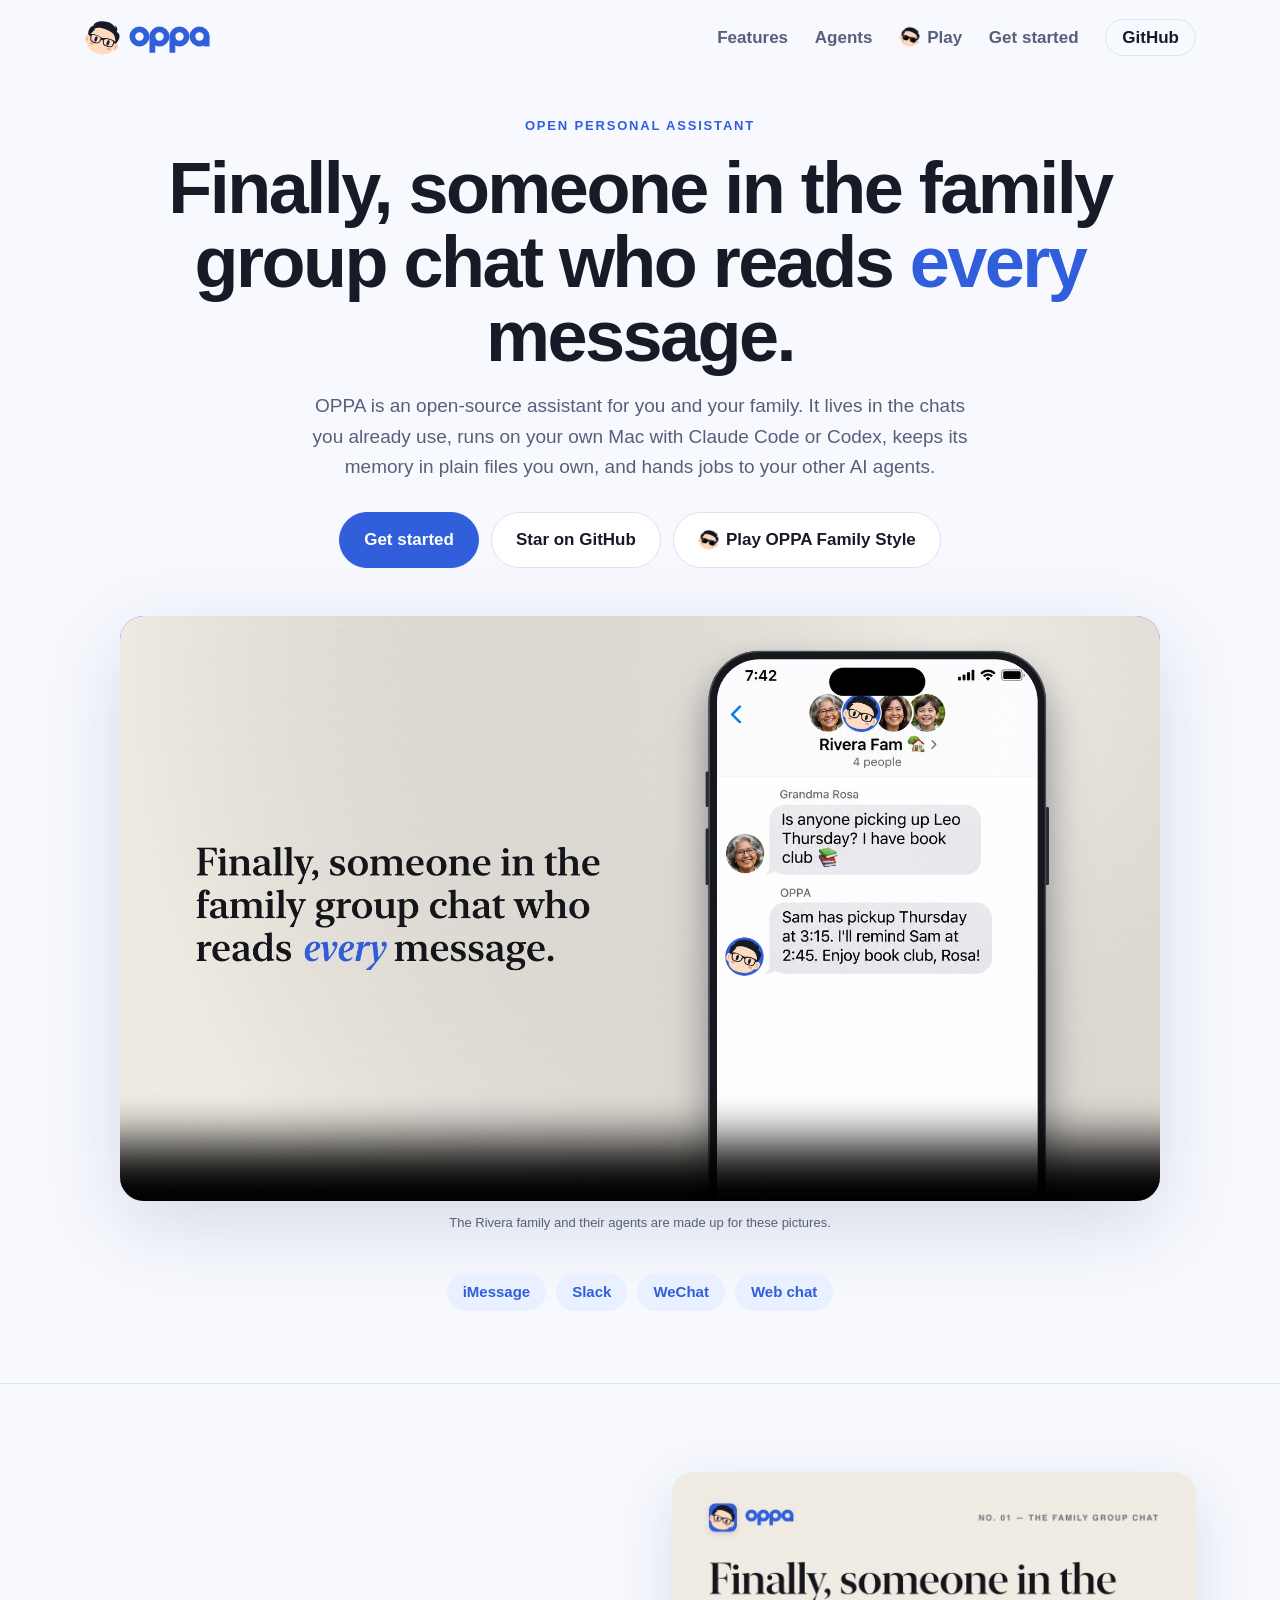
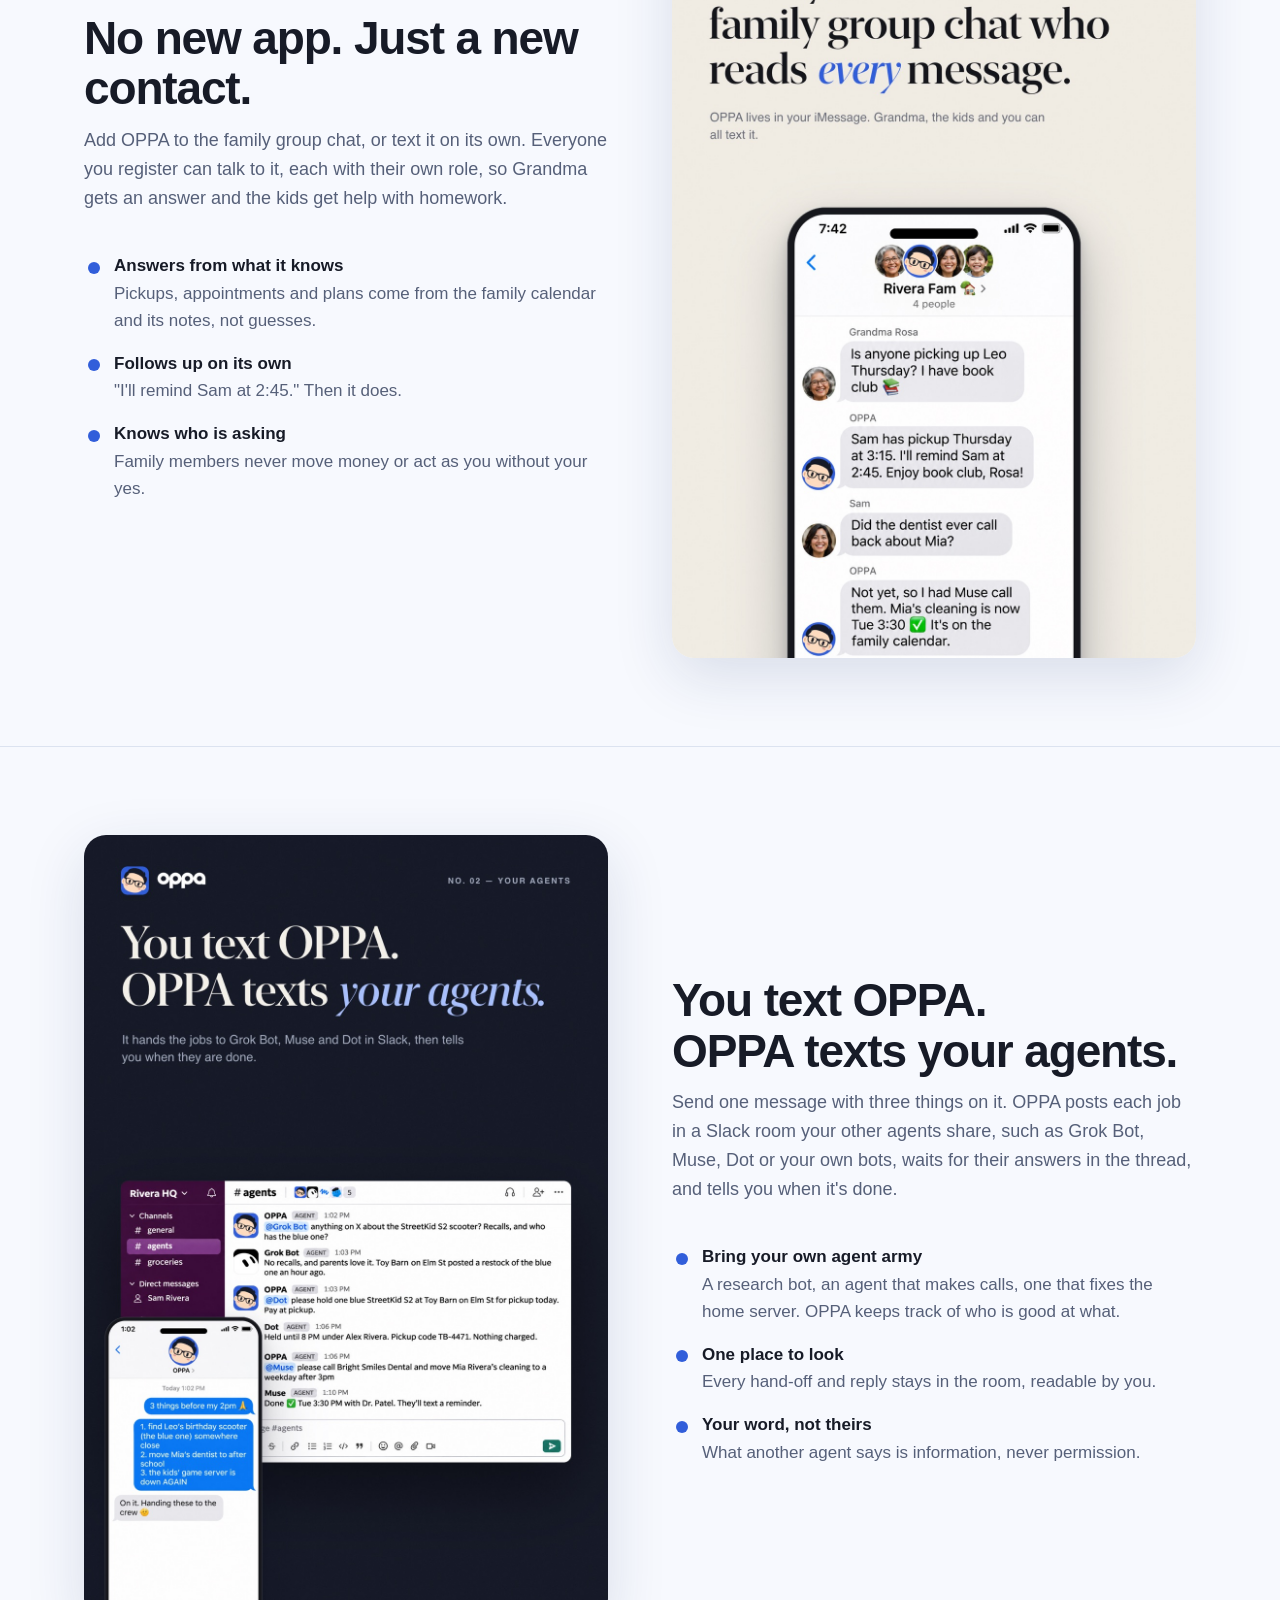
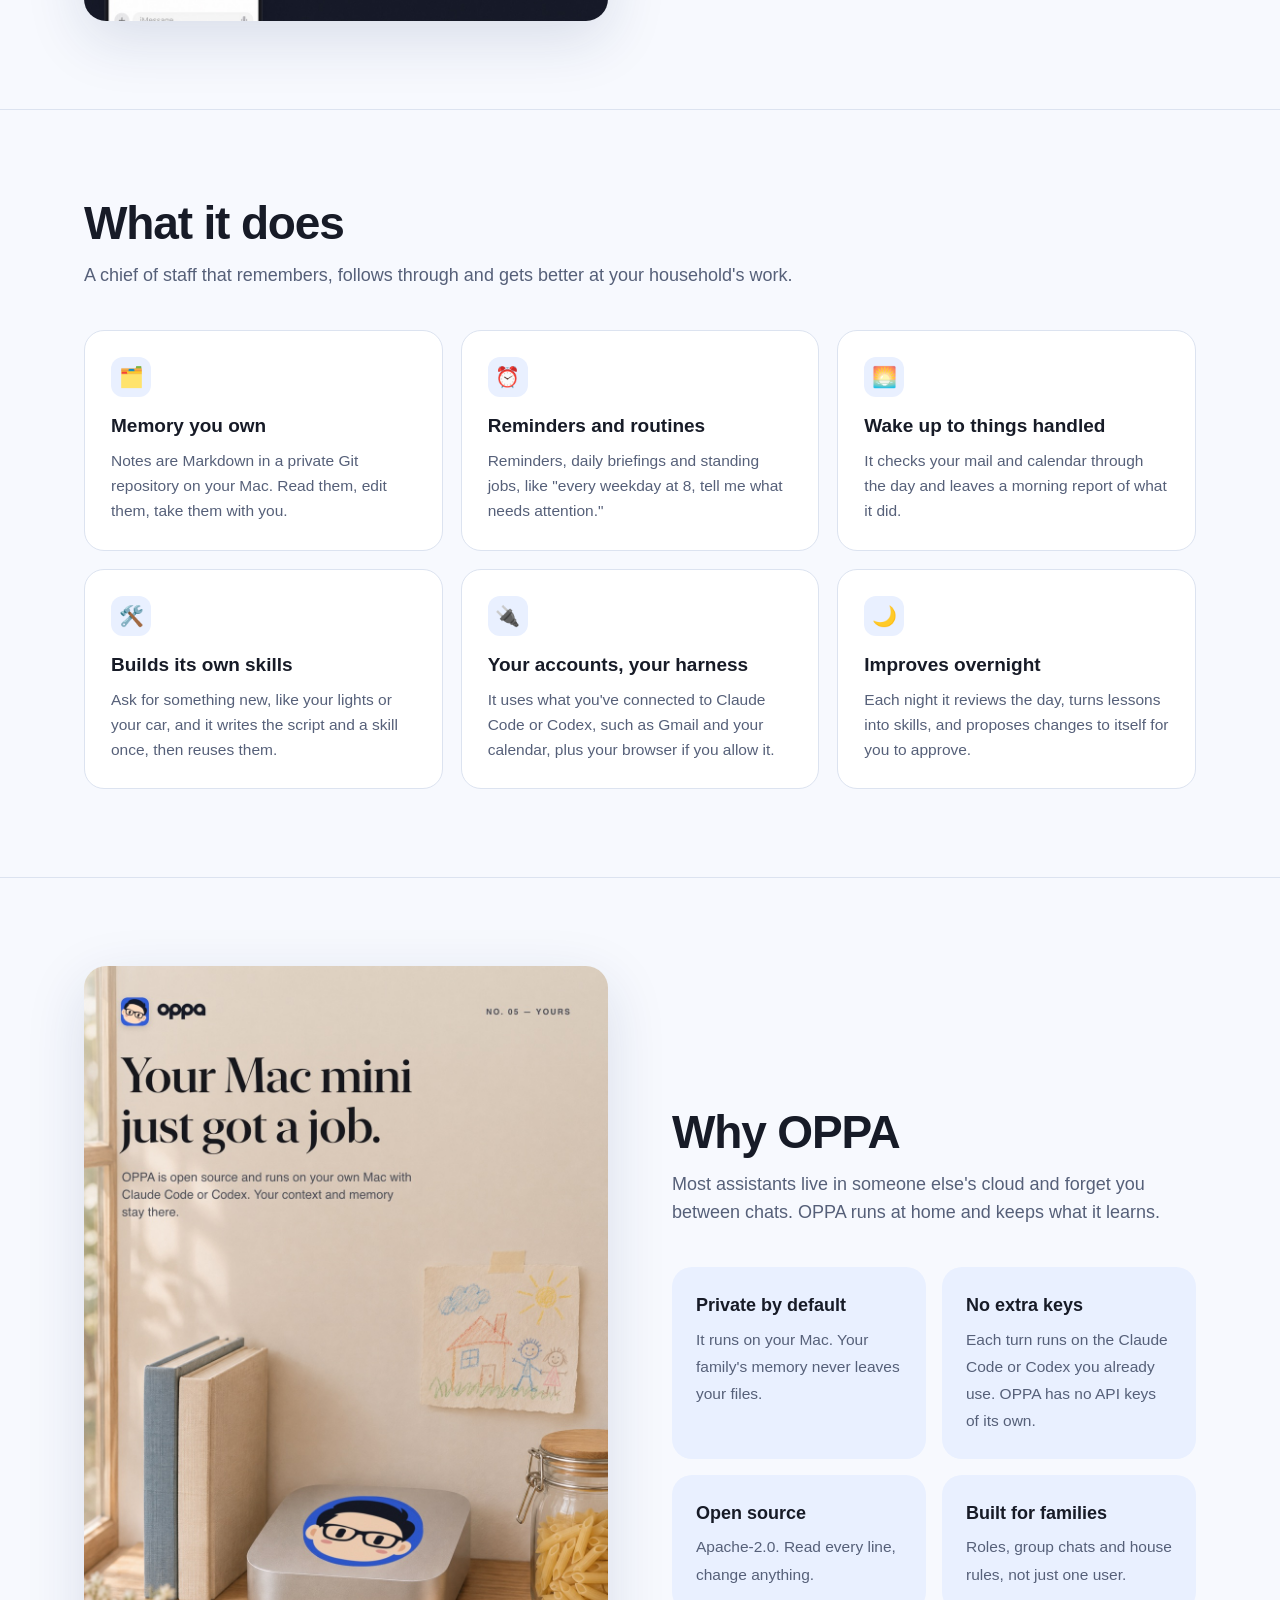
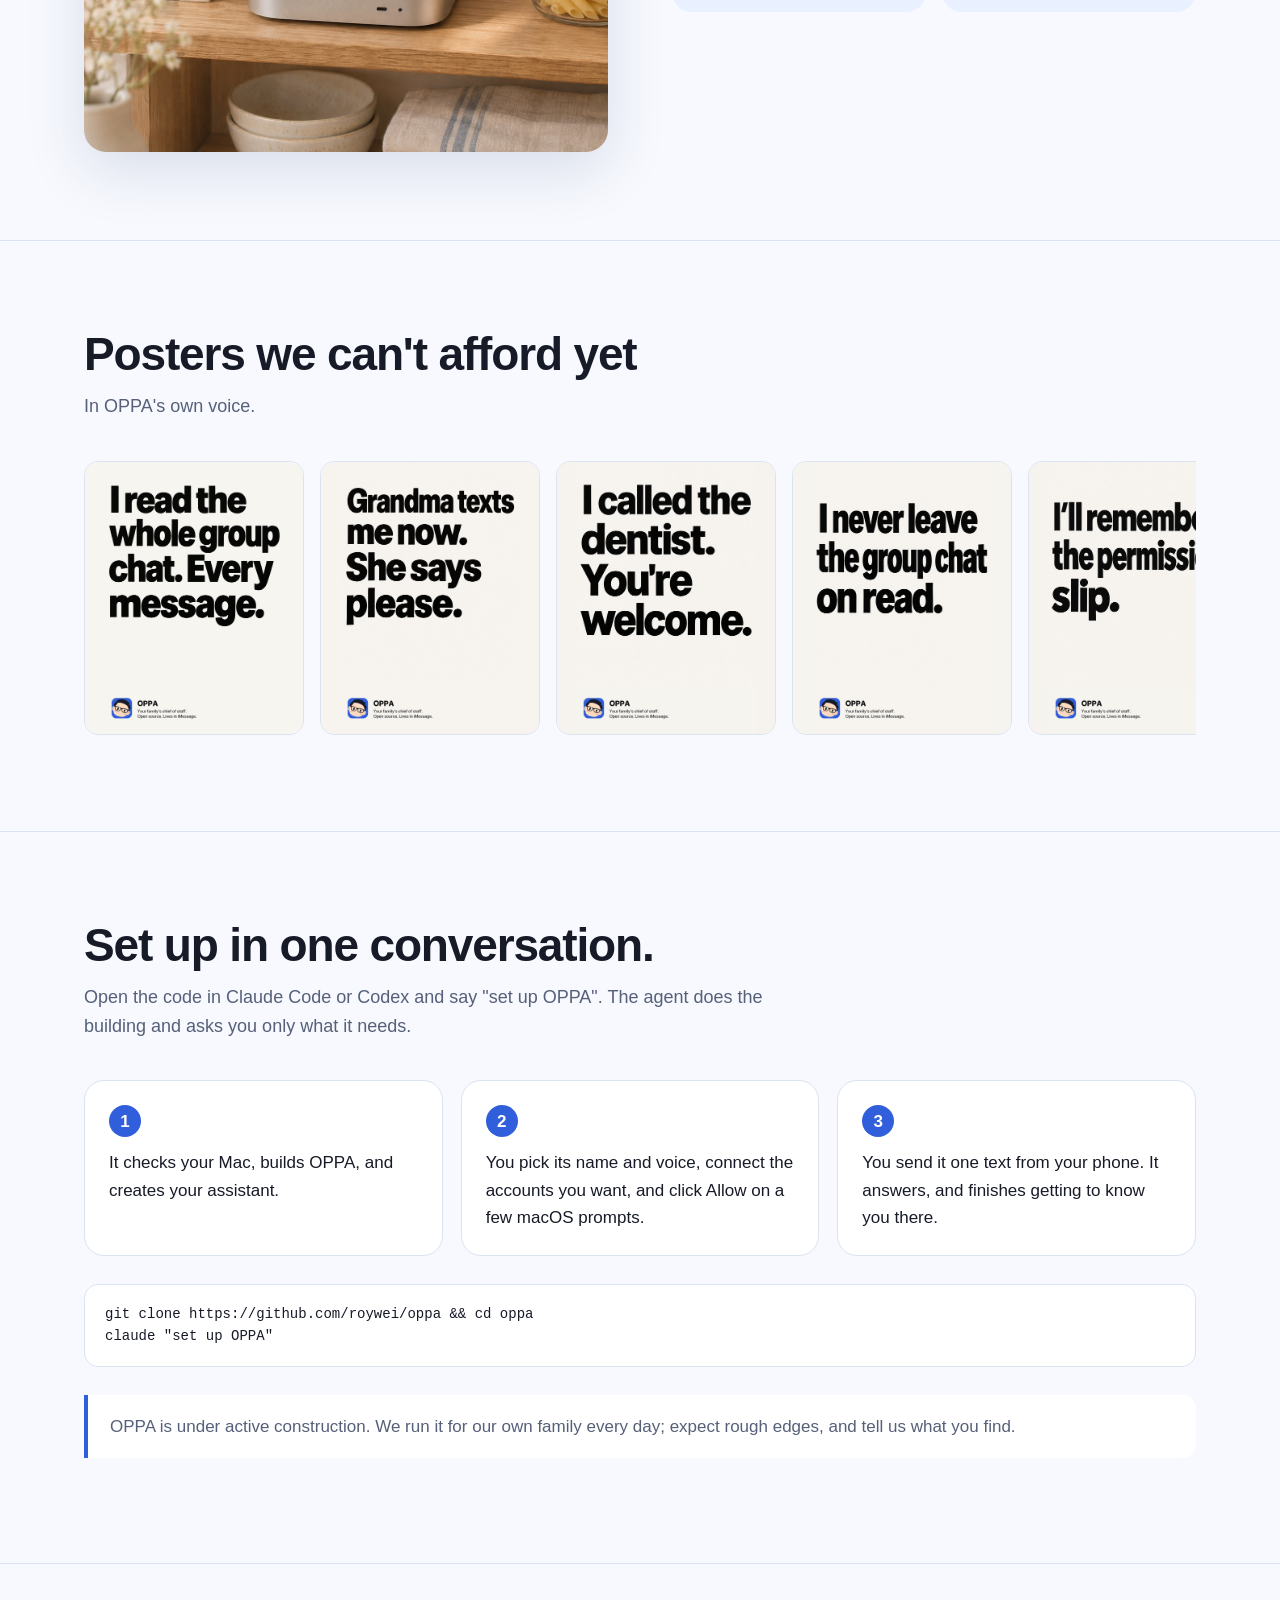
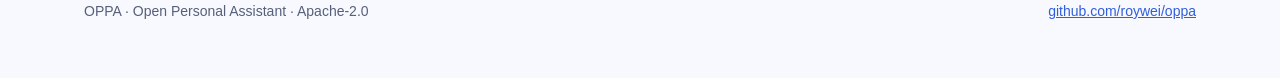
==== index.html @ af0b25fd "OPPA site: landing page, OPPA Family Style game, fun materials Co-Authored-By: Claude Opus 5.5 <nore" ====
<!doctype html>
<html lang="en">
<head>
<meta charset="utf-8">
<meta name="viewport" content="width=device-width, initial-scale=1">
<meta name="color-scheme" content="light dark">
<title>OPPA · Your family's chief of staff</title>
<meta name="description" content="OPPA is an open-source personal and family assistant. It lives in iMessage and Slack, runs on your own Mac with Claude Code or Codex, keeps memory in plain files, and hands jobs to your other agents.">
<meta property="og:title" content="OPPA · Your family's chief of staff">
<meta property="og:description" content="An open-source assistant that lives in your family group chat and runs on your own Mac.">
<meta property="og:image" content="https://roywei.github.io/oppa-site/media/og-1200x630.jpg">
<meta name="twitter:card" content="summary_large_image">
<link rel="icon" href="assets/oppa-icon.svg" type="image/svg+xml">
<link rel="stylesheet" href="assets/site.css">
</head>
<body>
<header class="wrap">
  <picture>
    <source srcset="assets/oppa-lockup-dark.svg" media="(prefers-color-scheme: dark)">
    <img src="assets/oppa-lockup-light.svg" alt="OPPA">
  </picture>
  <nav>
    <a href="#features">Features</a>
    <a href="#agents">Agents</a>
    <a class="play-link" href="play.html"><img class="ico-shades" src="assets/oppa-face-shades.png" alt="">Play</a>
    <a href="#start">Get started</a>
    <a class="star" href="https://github.com/roywei/oppa">GitHub</a>
  </nav>
</header>

<main>
  <div class="wrap hero">
    <div class="eyebrow">Open Personal Assistant</div>
    <h1>Finally, someone in the family group chat who reads <em>every</em> message.</h1>
    <p class="lede">OPPA is an open-source assistant for you and your family. It lives in the chats you already use, runs on your own Mac with Claude Code or Codex, keeps its memory in plain files you own, and hands jobs to your other AI agents.</p>
    <div class="cta">
      <a class="btn primary" href="#start">Get started</a>
      <a class="btn" href="https://github.com/roywei/oppa">Star on GitHub</a>
      <a class="btn" href="play.html"><img class="ico-shades" src="assets/oppa-face-shades.png" alt="">Play OPPA Family Style</a>
    </div>
    <div class="film">
      <video src="media/oppa-promo-wide.mp4" poster="media/oppa-promo-wide-still.jpg" autoplay muted loop playsinline controls preload="metadata" aria-label="OPPA answering a family group chat and handing jobs to other agents in Slack"></video>
    </div>
    <p class="note">The Rivera family and their agents are made up for these pictures.</p>
    <ul class="chips" aria-label="Where OPPA lives">
      <li>iMessage</li><li>Slack</li><li>WeChat</li><li>Web chat</li>
    </ul>
  </div>

  <section>
    <div class="wrap story">
      <div>
        <h2>No new app. Just a new contact.</h2>
        <p class="section-lede">Add OPPA to the family group chat, or text it on its own. Everyone you register can talk to it, each with their own role, so Grandma gets an answer and the kids get help with homework.</p>
        <ul>
          <li><b>Answers from what it knows</b><span>Pickups, appointments and plans come from the family calendar and its notes, not guesses.</span></li>
          <li><b>Follows up on its own</b><span>"I'll remind Sam at 2:45." Then it does.</span></li>
          <li><b>Knows who is asking</b><span>Family members never move money or act as you without your yes.</span></li>
        </ul>
      </div>
      <img src="media/01-groupchat.jpg" alt="An iPhone shows a family group chat. OPPA answers Grandma Rosa about pickup and says Muse moved Mia's dentist cleaning. Headline: Finally, someone in the family group chat who reads every message." loading="lazy">
    </div>
  </section>

  <section id="agents">
    <div class="wrap story flip">
      <div>
        <h2>You text OPPA.<br>OPPA texts your agents.</h2>
        <p class="section-lede">Send one message with three things on it. OPPA posts each job in a Slack room your other agents share, such as Grok Bot, Muse, Dot or your own bots, waits for their answers in the thread, and tells you when it's done.</p>
        <ul>
          <li><b>Bring your own agent army</b><span>A research bot, an agent that makes calls, one that fixes the home server. OPPA keeps track of who is good at what.</span></li>
          <li><b>One place to look</b><span>Every hand-off and reply stays in the room, readable by you.</span></li>
          <li><b>Your word, not theirs</b><span>What another agent says is information, never permission.</span></li>
        </ul>
      </div>
      <img src="media/02-delegate.jpg" alt="A Slack room where OPPA asks Grok Bot, Dot and Muse for help, with the iMessage request on a phone in front. Headline: You text OPPA. OPPA texts your agents." loading="lazy">
    </div>
  </section>

  <section id="features">
    <div class="wrap">
      <h2>What it does</h2>
      <p class="section-lede">A chief of staff that remembers, follows through and gets better at your household's work.</p>
      <div class="grid">
        <div class="card"><div class="ico">🗂️</div><h3>Memory you own</h3><p>Notes are Markdown in a private Git repository on your Mac. Read them, edit them, take them with you.</p></div>
        <div class="card"><div class="ico">⏰</div><h3>Reminders and routines</h3><p>Reminders, daily briefings and standing jobs, like "every weekday at 8, tell me what needs attention."</p></div>
        <div class="card"><div class="ico">🌅</div><h3>Wake up to things handled</h3><p>It checks your mail and calendar through the day and leaves a morning report of what it did.</p></div>
        <div class="card"><div class="ico">🛠️</div><h3>Builds its own skills</h3><p>Ask for something new, like your lights or your car, and it writes the script and a skill once, then reuses them.</p></div>
        <div class="card"><div class="ico">🔌</div><h3>Your accounts, your harness</h3><p>It uses what you've connected to Claude Code or Codex, such as Gmail and your calendar, plus your browser if you allow it.</p></div>
        <div class="card"><div class="ico">🌙</div><h3>Improves overnight</h3><p>Each night it reviews the day, turns lessons into skills, and proposes changes to itself for you to approve.</p></div>
      </div>
    </div>
  </section>

  <section>
    <div class="wrap story flip">
      <div>
        <h2>Why OPPA</h2>
        <p class="section-lede">Most assistants live in someone else's cloud and forget you between chats. OPPA runs at home and keeps what it learns.</p>
        <div class="why">
          <div><b>Private by default</b><span>It runs on your Mac. Your family's memory never leaves your files.</span></div>
          <div><b>No extra keys</b><span>Each turn runs on the Claude Code or Codex you already use. OPPA has no API keys of its own.</span></div>
          <div><b>Open source</b><span>Apache-2.0. Read every line, change anything.</span></div>
          <div><b>Built for families</b><span>Roles, group chats and house rules, not just one user.</span></div>
        </div>
      </div>
      <img src="media/05-macmini.jpg" alt="A small silver desktop computer with an OPPA face sticker on a kitchen shelf. Headline: Your Mac mini just got a job." loading="lazy">
    </div>
  </section>

  <section>
    <div class="wrap">
      <h2>Posters we can't afford yet</h2>
      <p class="section-lede">In OPPA's own voice.</p>
      <div class="posters">
        <img src="media/ooh-readsall-1080x1350.jpg" alt="Poster in OPPA's voice" loading="lazy">
        <img src="media/ooh-grandma-1080x1350.jpg" alt="Poster in OPPA's voice" loading="lazy">
        <img src="media/ooh-dentist-1080x1350.jpg" alt="Poster in OPPA's voice" loading="lazy">
        <img src="media/ooh-onread-1080x1350.jpg" alt="Poster in OPPA's voice" loading="lazy">
        <img src="media/ooh-permission-1080x1350.jpg" alt="Poster in OPPA's voice" loading="lazy">
        <img src="media/ooh-memory-1080x1350.jpg" alt="Poster in OPPA's voice" loading="lazy">
      </div>
    </div>
  </section>

  <section id="start">
    <div class="wrap">
      <h2>Set up in one conversation.</h2>
      <p class="section-lede">Open the code in Claude Code or Codex and say "set up OPPA". The agent does the building and asks you only what it needs.</p>
      <ol class="steps">
        <li>It checks your Mac, builds OPPA, and creates your assistant.</li>
        <li>You pick its name and voice, connect the accounts you want, and click Allow on a few macOS prompts.</li>
        <li>You send it one text from your phone. It answers, and finishes getting to know you there.</li>
      </ol>
      <pre>git clone https://github.com/roywei/oppa &amp;&amp; cd oppa
claude "set up OPPA"</pre>
      <p class="status">OPPA is under active construction. We run it for our own family every day; expect rough edges, and tell us what you find.</p>
    </div>
  </section>
</main>

<footer>
  <div class="wrap"><span>OPPA · Open Personal Assistant · Apache-2.0</span><a href="https://github.com/roywei/oppa">github.com/roywei/oppa</a></div>
</footer>
</body>
</html>
---- assets/site.css ----
:root {
  color-scheme: light dark;
  --bg: #f7f9fe;
  --surface: #ffffff;
  --surface-2: #eff3fc;
  --border: #dce3f0;
  --text: #171b27;
  --muted: #566079;
  --accent: #315eda;
  --accent-soft: #e9f0ff;
  --on-accent: #ffffff;
  --cobalt: #2a4fd6;
  --font: -apple-system, BlinkMacSystemFont, "Segoe UI", sans-serif;
  --mono: ui-monospace, "SF Mono", Menlo, Consolas, monospace;
}
@media (prefers-color-scheme: dark) {
  :root:not([data-theme="light"]) {
    --bg: #111827;
    --surface: #192235;
    --surface-2: #202c42;
    --border: #35425a;
    --text: #f6f8ff;
    --muted: #b5c1d8;
    --accent: #a9c0ff;
    --accent-soft: #1f2f57;
    --on-accent: #111827;
  }
}
* { box-sizing: border-box; }
html { scroll-behavior: smooth; }
body { margin: 0; background: var(--bg); color: var(--text); font: 17px/1.6 var(--font); -webkit-font-smoothing: antialiased; }
a { color: var(--accent); }
img, video { display: block; max-width: 100%; }
.wrap { max-width: 1160px; margin: 0 auto; padding: 0 24px; }
header.wrap { display: flex; align-items: center; justify-content: space-between; height: 76px; }
header img { height: 38px; }
nav a { margin-left: 22px; color: var(--muted); font-weight: 560; text-decoration: none; }
nav a:hover { color: var(--text); }
nav a.star { padding: 8px 16px; border: 1px solid var(--border); border-radius: 999px; color: var(--text); }

.hero { padding: 40px 0 72px; text-align: center; }
.eyebrow { color: var(--accent); font-size: 13px; font-weight: 700; letter-spacing: .14em; text-transform: uppercase; }
h1 { max-width: 15em; margin: 14px auto 18px; font-size: clamp(38px, 6vw, 72px); line-height: 1.03; letter-spacing: -.035em; }
h1 em { font-style: normal; color: var(--accent); }
.lede { max-width: 36em; margin: 0 auto 30px; color: var(--muted); font-size: 19px; }
.cta { display: flex; flex-wrap: wrap; justify-content: center; gap: 12px; }
.btn { display: inline-flex; align-items: center; padding: 13px 24px; border: 1px solid var(--border); border-radius: 999px; background: var(--surface); color: var(--text); font-weight: 650; text-decoration: none; }
.btn.primary { border-color: var(--accent); background: var(--accent); color: var(--on-accent); }
.film { margin: 48px auto 0; max-width: 1040px; border-radius: 24px; overflow: hidden; box-shadow: 0 24px 80px #182f6526; background: var(--cobalt); aspect-ratio: 16 / 9; }
.film video { width: 100%; height: 100%; object-fit: cover; }
.note { margin-top: 12px; color: var(--muted); font-size: 13px; }

.chips { display: flex; flex-wrap: wrap; justify-content: center; gap: 10px; margin: 40px 0 0; padding: 0; list-style: none; }
.chips li { padding: 7px 16px; border-radius: 999px; background: var(--accent-soft); color: var(--accent); font-size: 15px; font-weight: 650; }

section { padding: 88px 0; border-top: 1px solid var(--border); }
h2 { margin: 0 0 12px; font-size: clamp(30px, 3.8vw, 46px); line-height: 1.1; letter-spacing: -.025em; }
.section-lede { max-width: 40em; margin: 0 0 40px; color: var(--muted); font-size: 18px; }

.story > *, .grid > *, .why > * { min-width: 0; }
.story { display: grid; grid-template-columns: 1fr 1fr; gap: 64px; align-items: center; }
.story.flip > :first-child { order: 2; }
.story img { width: 100%; border-radius: 22px; box-shadow: 0 18px 60px #182f6522; }
.story ul { margin: 0; padding: 0; list-style: none; }
.story li { position: relative; margin: 0 0 16px; padding-left: 30px; }
.story li::before { content: ""; position: absolute; left: 4px; top: .55em; width: 12px; height: 12px; border-radius: 50%; background: var(--accent); }
.story li b { display: block; }
.story li span { color: var(--muted); }

.grid { display: grid; grid-template-columns: repeat(3, 1fr); gap: 18px; }
.card { padding: 26px; background: var(--surface); border: 1px solid var(--border); border-radius: 20px; }
.card h3 { margin: 0 0 8px; font-size: 19px; }
.card p { margin: 0; color: var(--muted); font-size: 15.5px; }
.card .ico { display: grid; place-items: center; width: 40px; height: 40px; margin-bottom: 14px; border-radius: 12px; background: var(--accent-soft); font-size: 20px; }

.why { display: grid; grid-template-columns: 1fr 1fr; gap: 16px; }
.why div { padding: 24px; border-radius: 20px; background: var(--accent-soft); }
.why b { display: block; margin-bottom: 6px; font-size: 18px; }
.why span { color: var(--muted); font-size: 15.5px; }

.posters { display: grid; grid-auto-flow: column; grid-auto-columns: minmax(220px, 1fr); gap: 16px; overflow-x: auto; padding-bottom: 8px; scroll-snap-type: x mandatory; }
.posters img { width: 100%; border-radius: 14px; scroll-snap-align: start; border: 1px solid var(--border); }

ol.steps { display: grid; grid-template-columns: repeat(3, 1fr); gap: 18px; margin: 0; padding: 0; list-style: none; counter-reset: step; }
ol.steps li { padding: 24px; background: var(--surface); border: 1px solid var(--border); border-radius: 20px; counter-increment: step; }
ol.steps li::before { content: counter(step); display: grid; place-items: center; width: 32px; height: 32px; margin-bottom: 12px; border-radius: 50%; background: var(--accent); color: var(--on-accent); font-weight: 700; }
pre { overflow-x: auto; margin: 28px 0 0; padding: 18px 20px; background: var(--surface); border: 1px solid var(--border); border-radius: 14px; font: 14px/1.6 var(--mono); }
.status { margin-top: 28px; padding: 18px 22px; border-left: 4px solid var(--accent); background: var(--surface); border-radius: 0 14px 14px 0; color: var(--muted); }

footer { padding: 36px 0 56px; border-top: 1px solid var(--border); color: var(--muted); font-size: 14px; }
footer .wrap { display: flex; flex-wrap: wrap; align-items: center; justify-content: space-between; gap: 12px; }

@media (max-width: 900px) {
  .story, .grid, ol.steps { grid-template-columns: 1fr; gap: 28px; }
  .story.flip > :first-child { order: 0; }
  nav a:not(.star) { display: none; }
  .wrap { padding: 0 16px; }
  section { padding: 64px 0; }
}
@media (max-width: 520px) { .why { grid-template-columns: 1fr; } }

.ico-shades { display: inline-block; width: 22px; height: 22px; margin-right: 6px; vertical-align: -5px; }
.play-link { white-space: nowrap; }
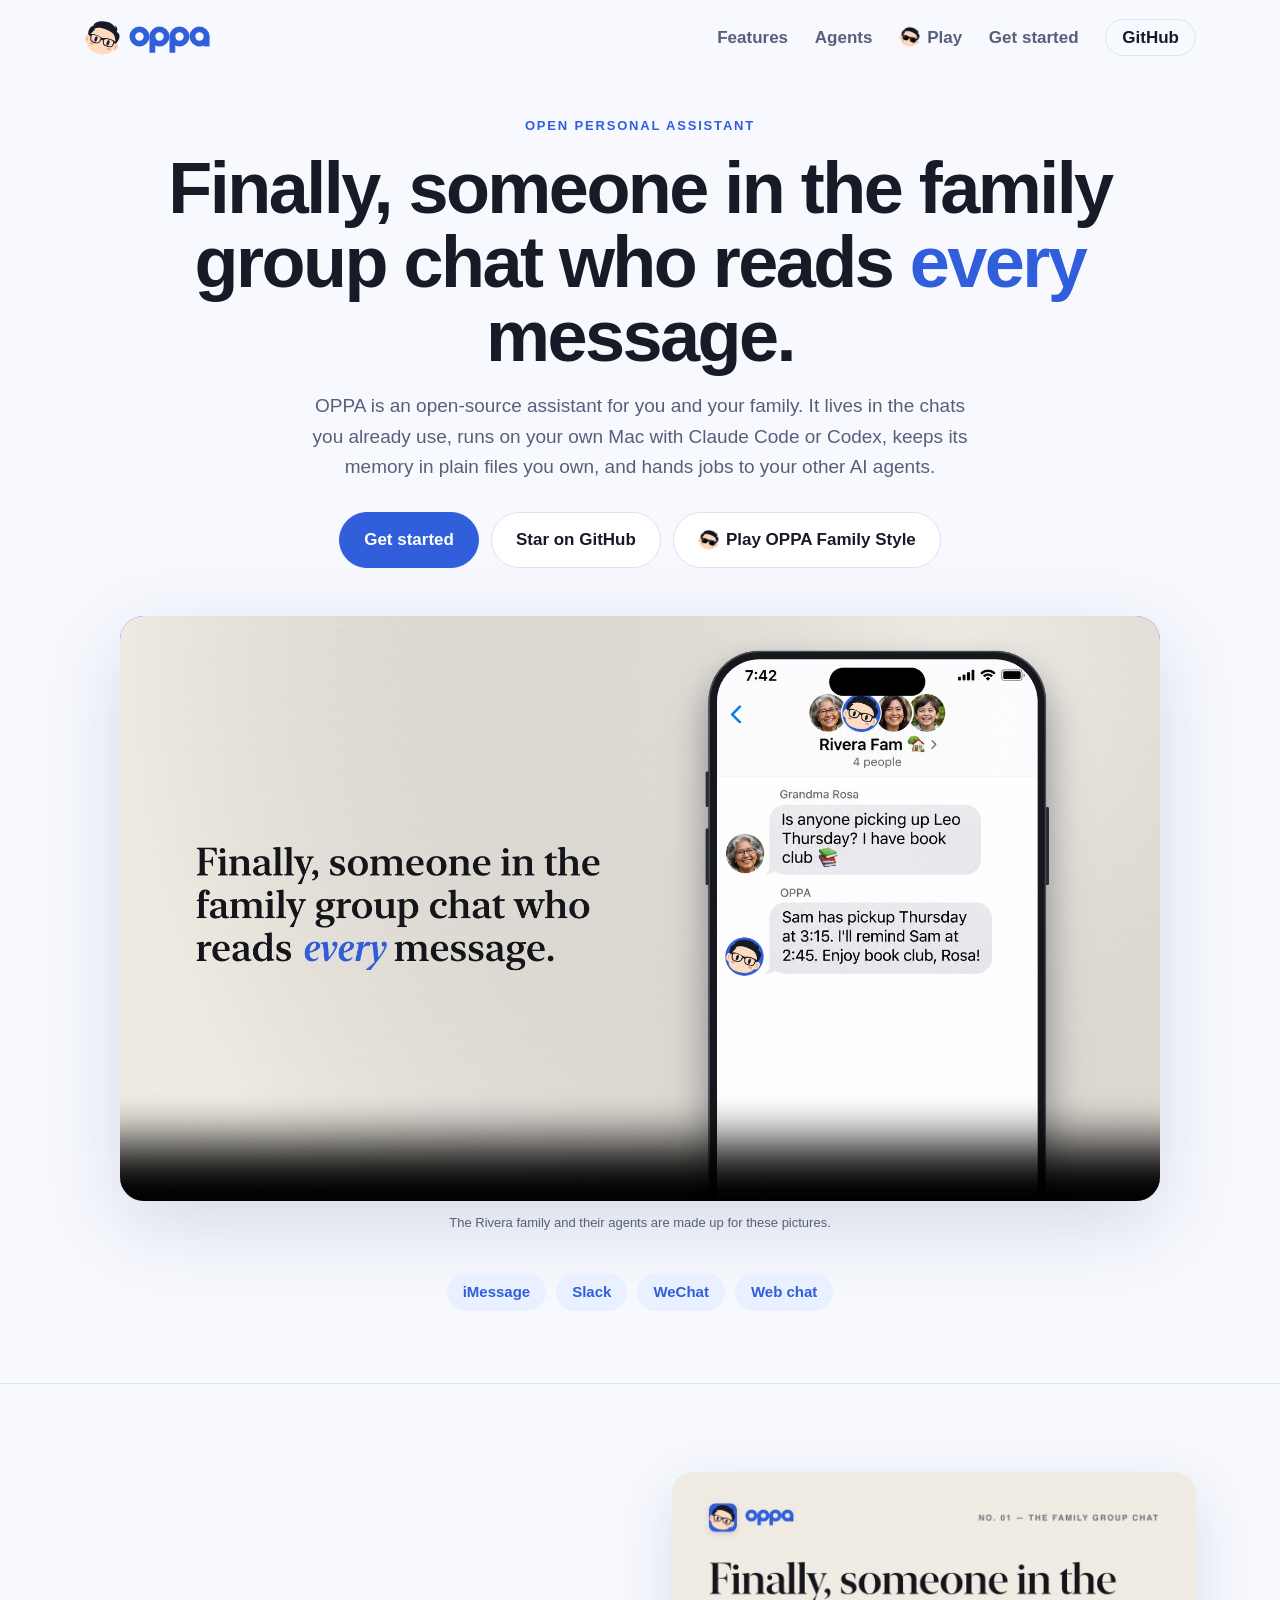
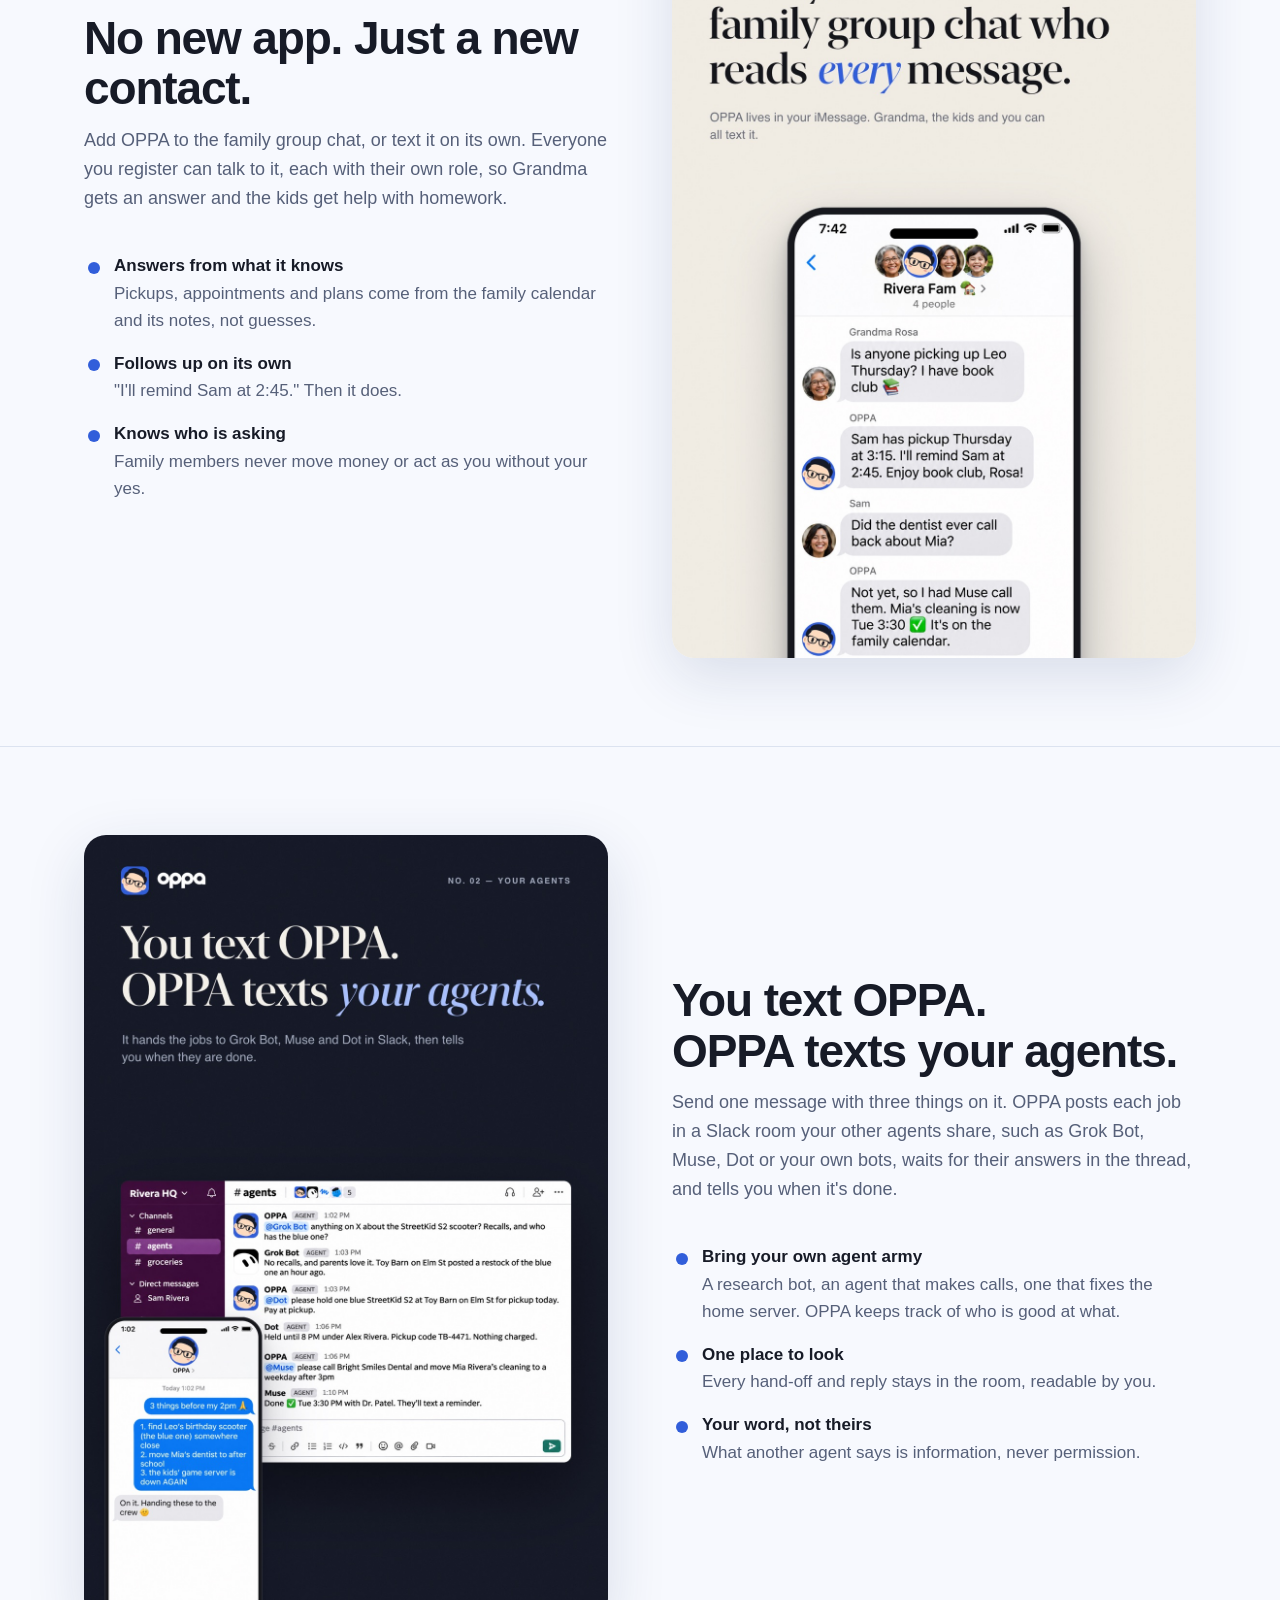
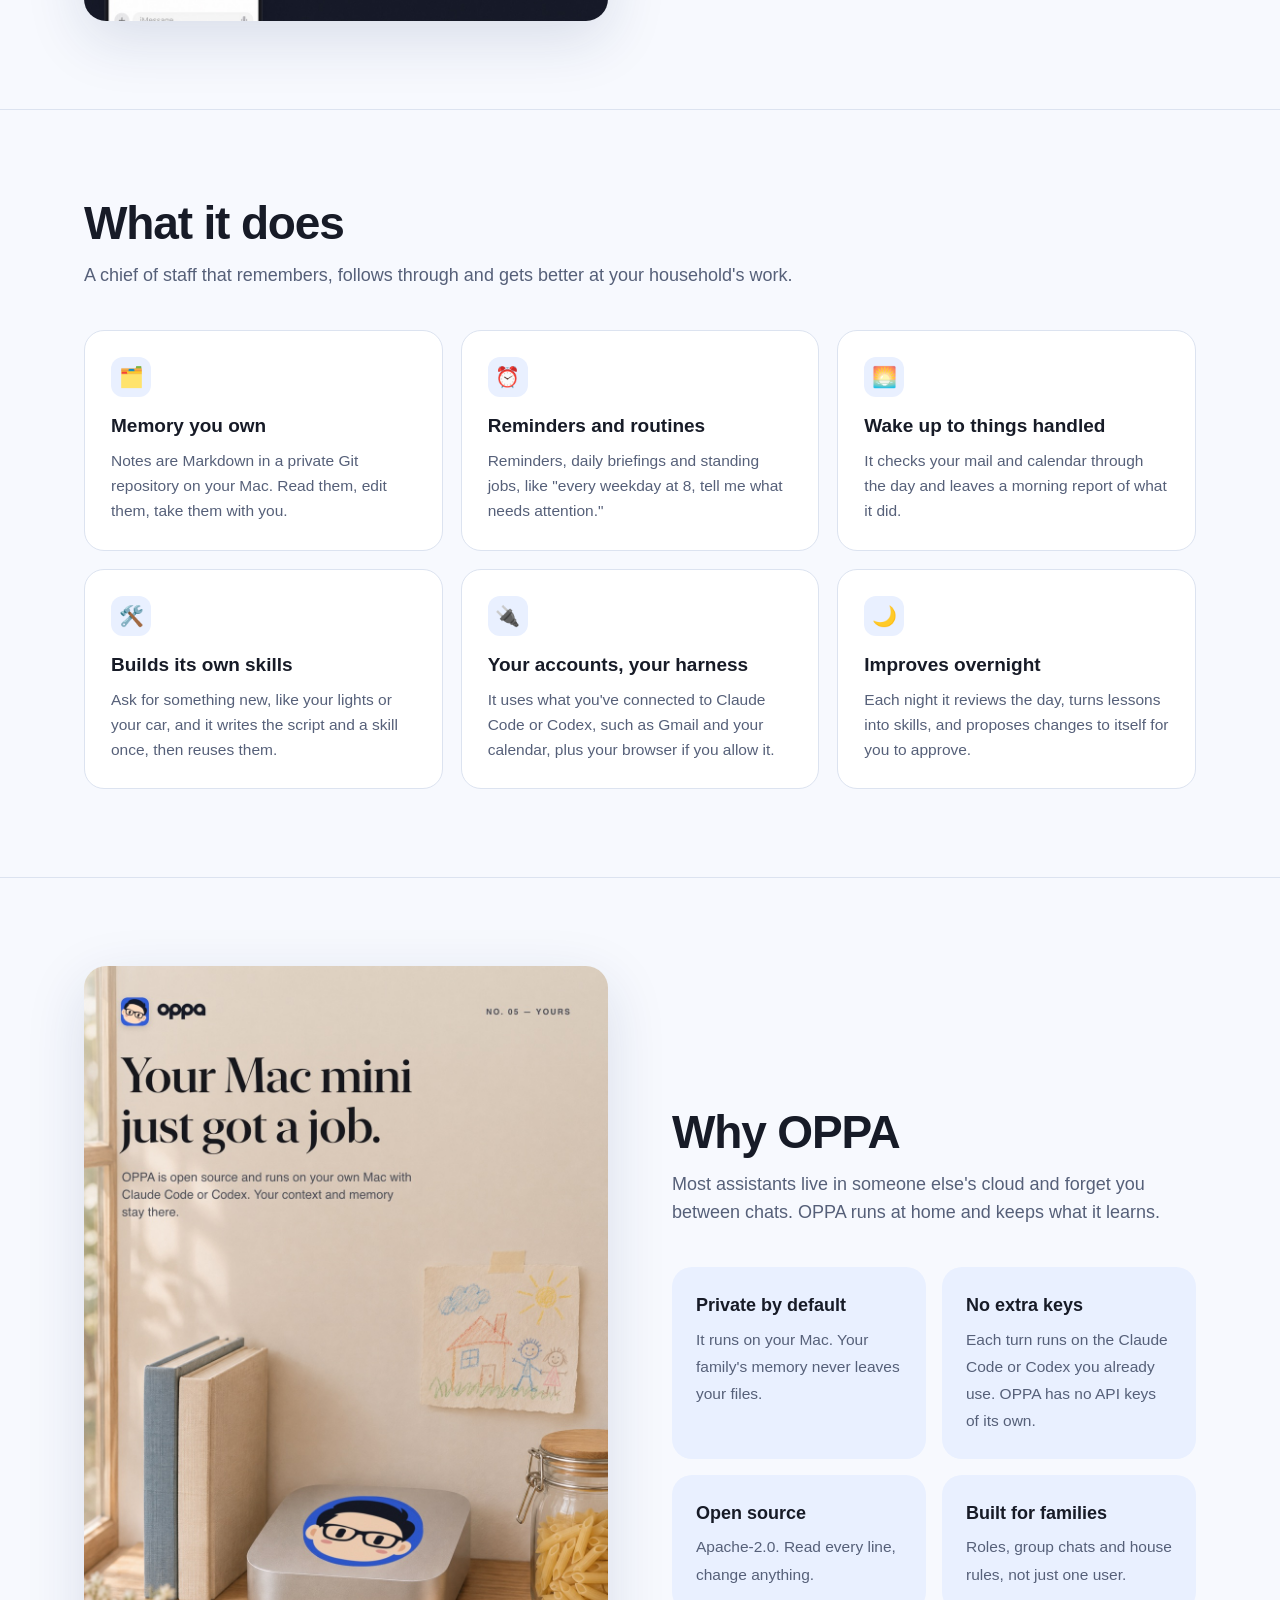
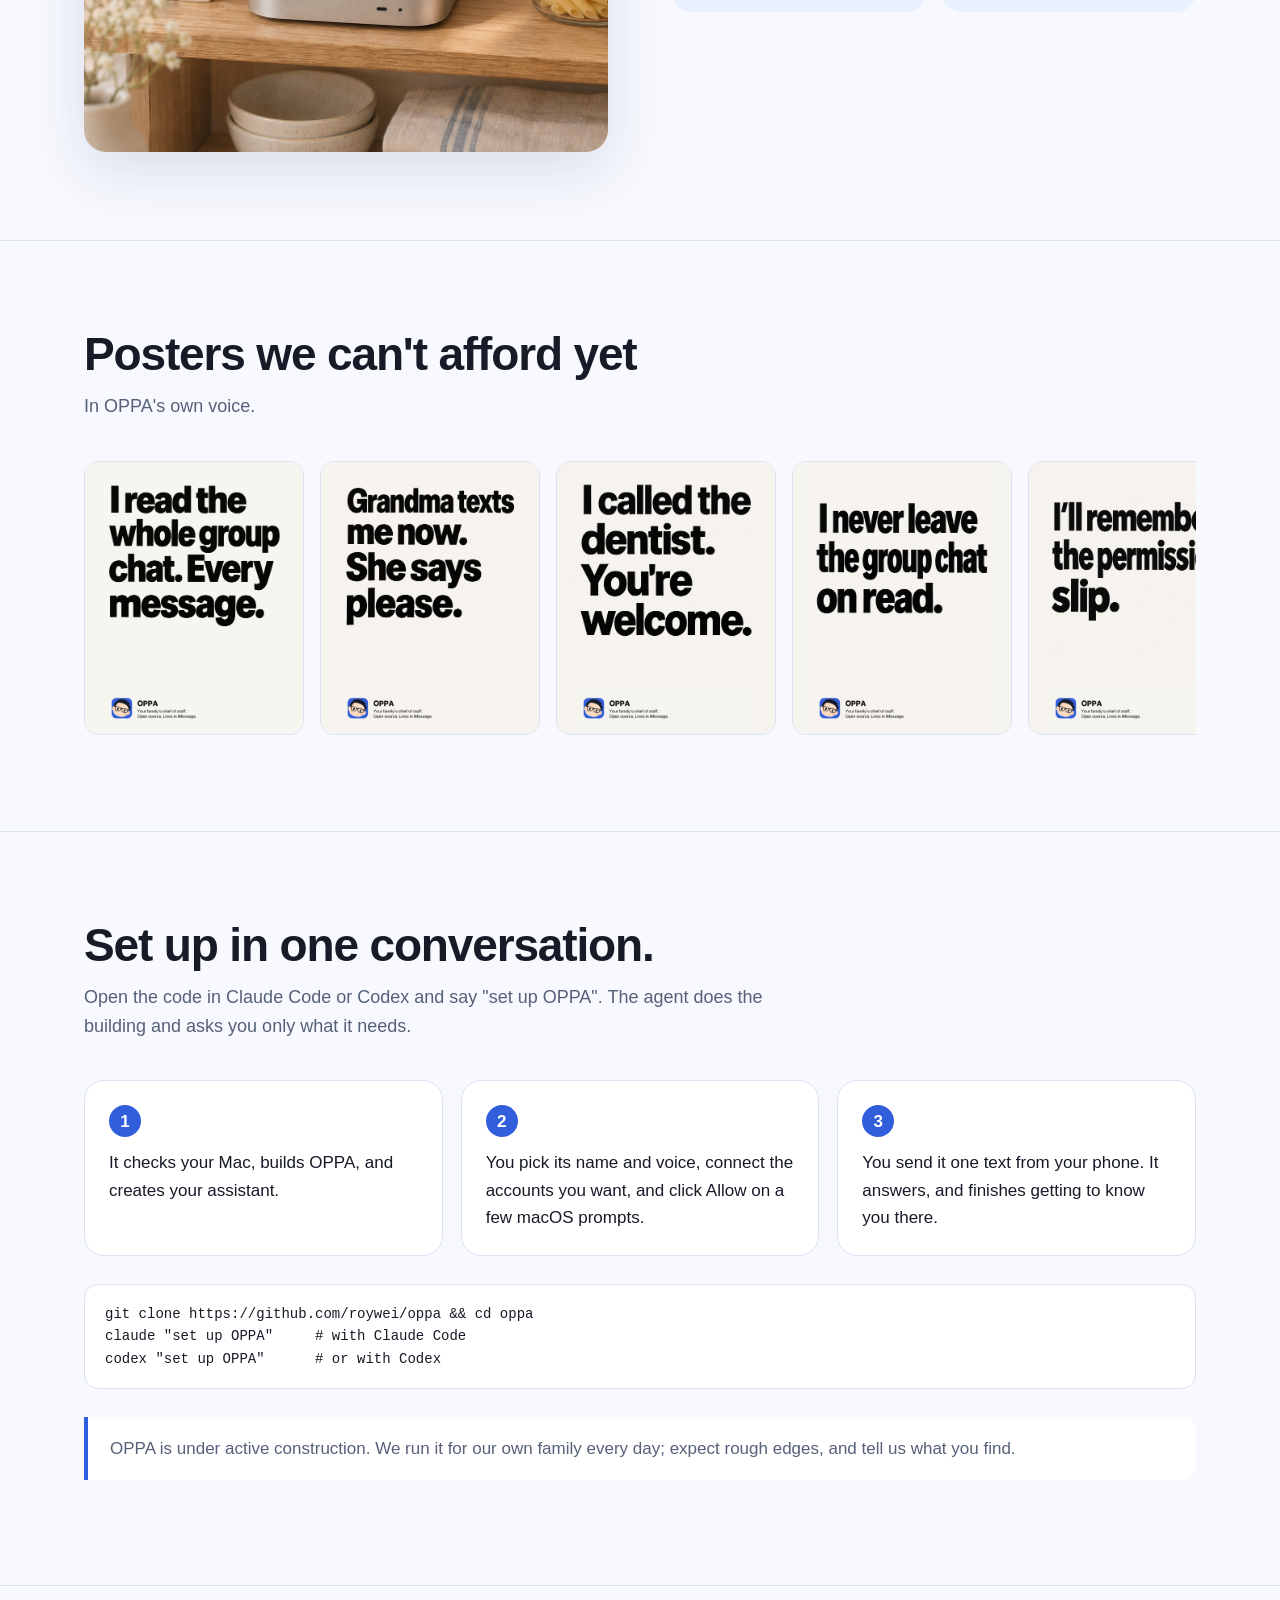
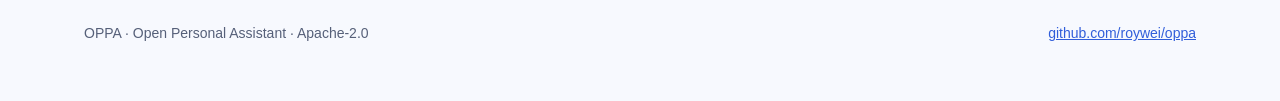
==== commit e091767d: "Setup command shows Codex as well as Claude Code Co-Authored-By: Claude Opus 5.5 <noreply@anthropic." ====
--- a/index.html
+++ b/index.html
@@ -8,7 +8,7 @@
 <meta name="description" content="OPPA is an open-source personal and family assistant. It lives in iMessage and Slack, runs on your own Mac with Claude Code or Codex, keeps memory in plain files, and hands jobs to your other agents.">
 <meta property="og:title" content="OPPA · Your family's chief of staff">
 <meta property="og:description" content="An open-source assistant that lives in your family group chat and runs on your own Mac.">
-<meta property="og:image" content="https://roywei.github.io/oppa-site/media/og-1200x630.jpg">
+<meta property="og:image" content="https://www.iaml.ai/oppa-site/media/og-1200x630.jpg">
 <meta name="twitter:card" content="summary_large_image">
 <link rel="icon" href="assets/oppa-icon.svg" type="image/svg+xml">
 <link rel="stylesheet" href="assets/site.css">
@@ -133,7 +133,8 @@
         <li>You send it one text from your phone. It answers, and finishes getting to know you there.</li>
       </ol>
       <pre>git clone https://github.com/roywei/oppa &amp;&amp; cd oppa
-claude "set up OPPA"</pre>
+claude "set up OPPA"     # with Claude Code
+codex "set up OPPA"      # or with Codex</pre>
       <p class="status">OPPA is under active construction. We run it for our own family every day; expect rough edges, and tell us what you find.</p>
     </div>
   </section>
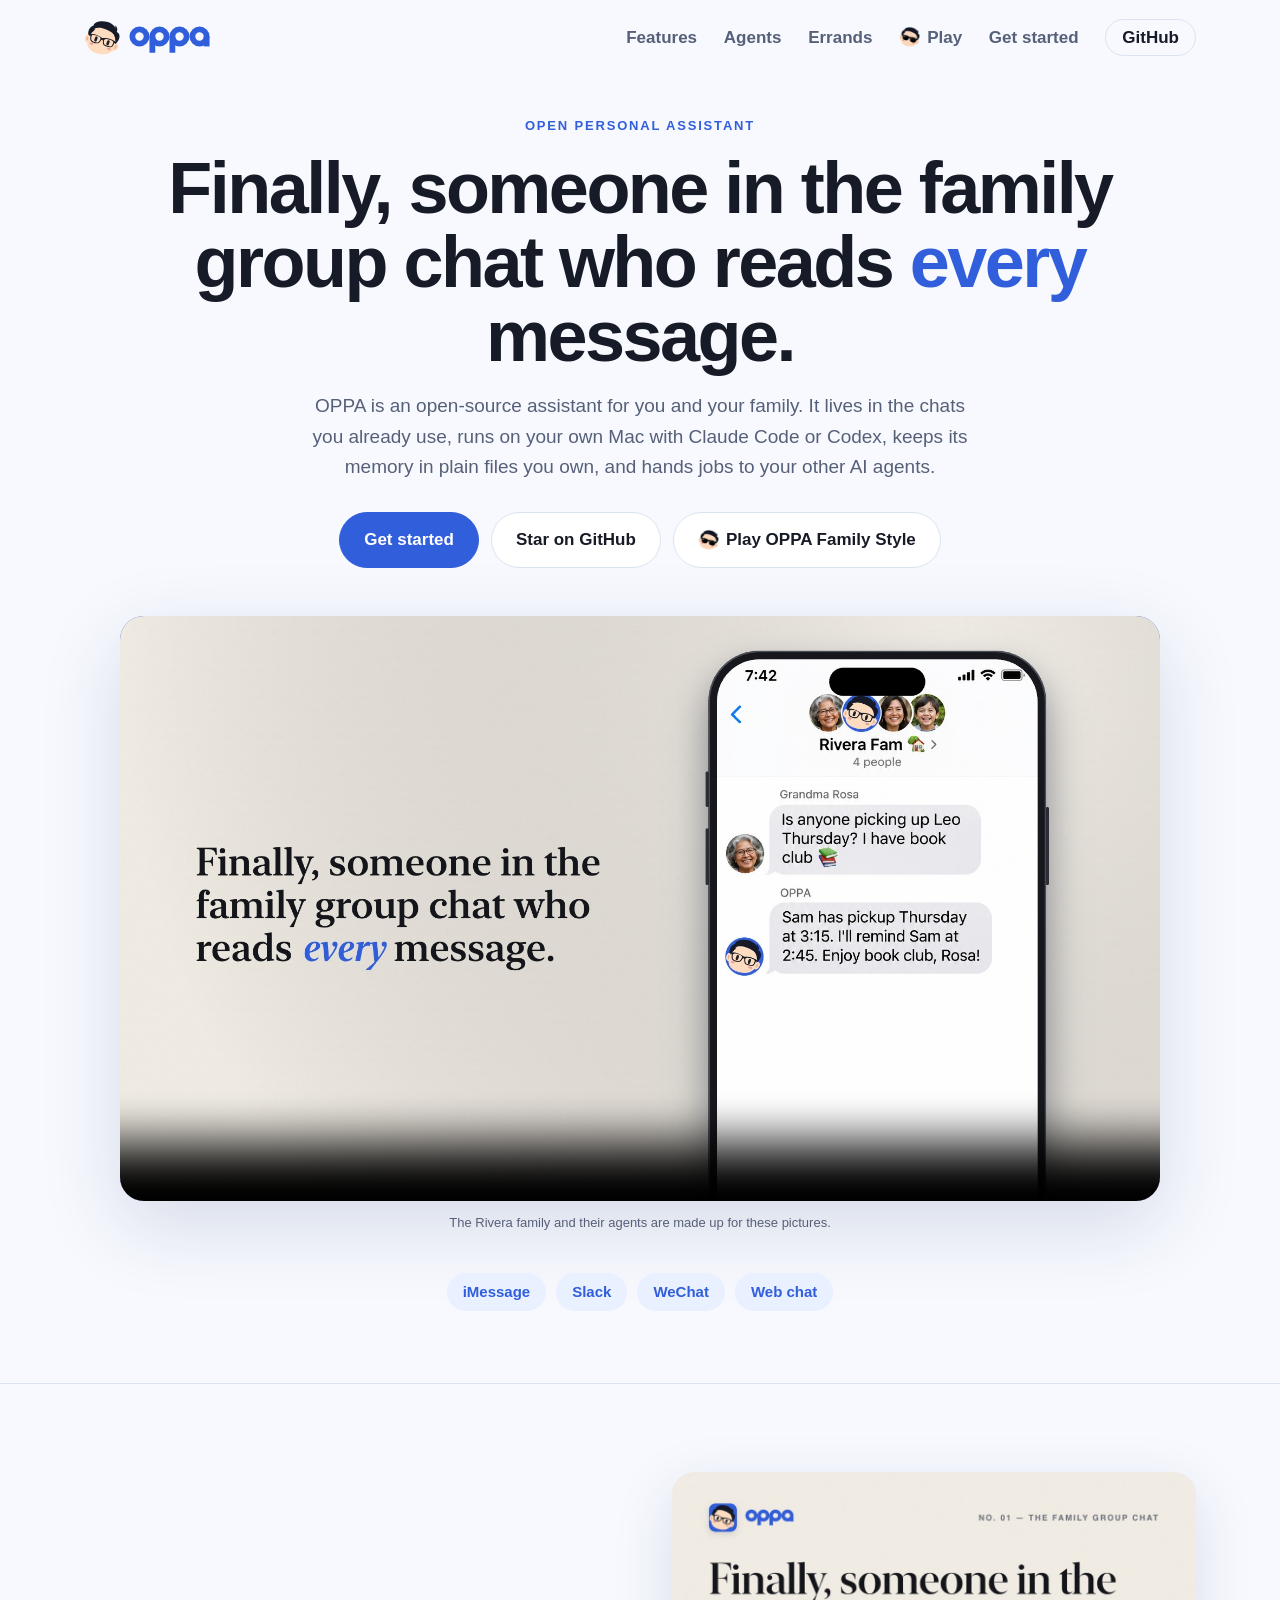
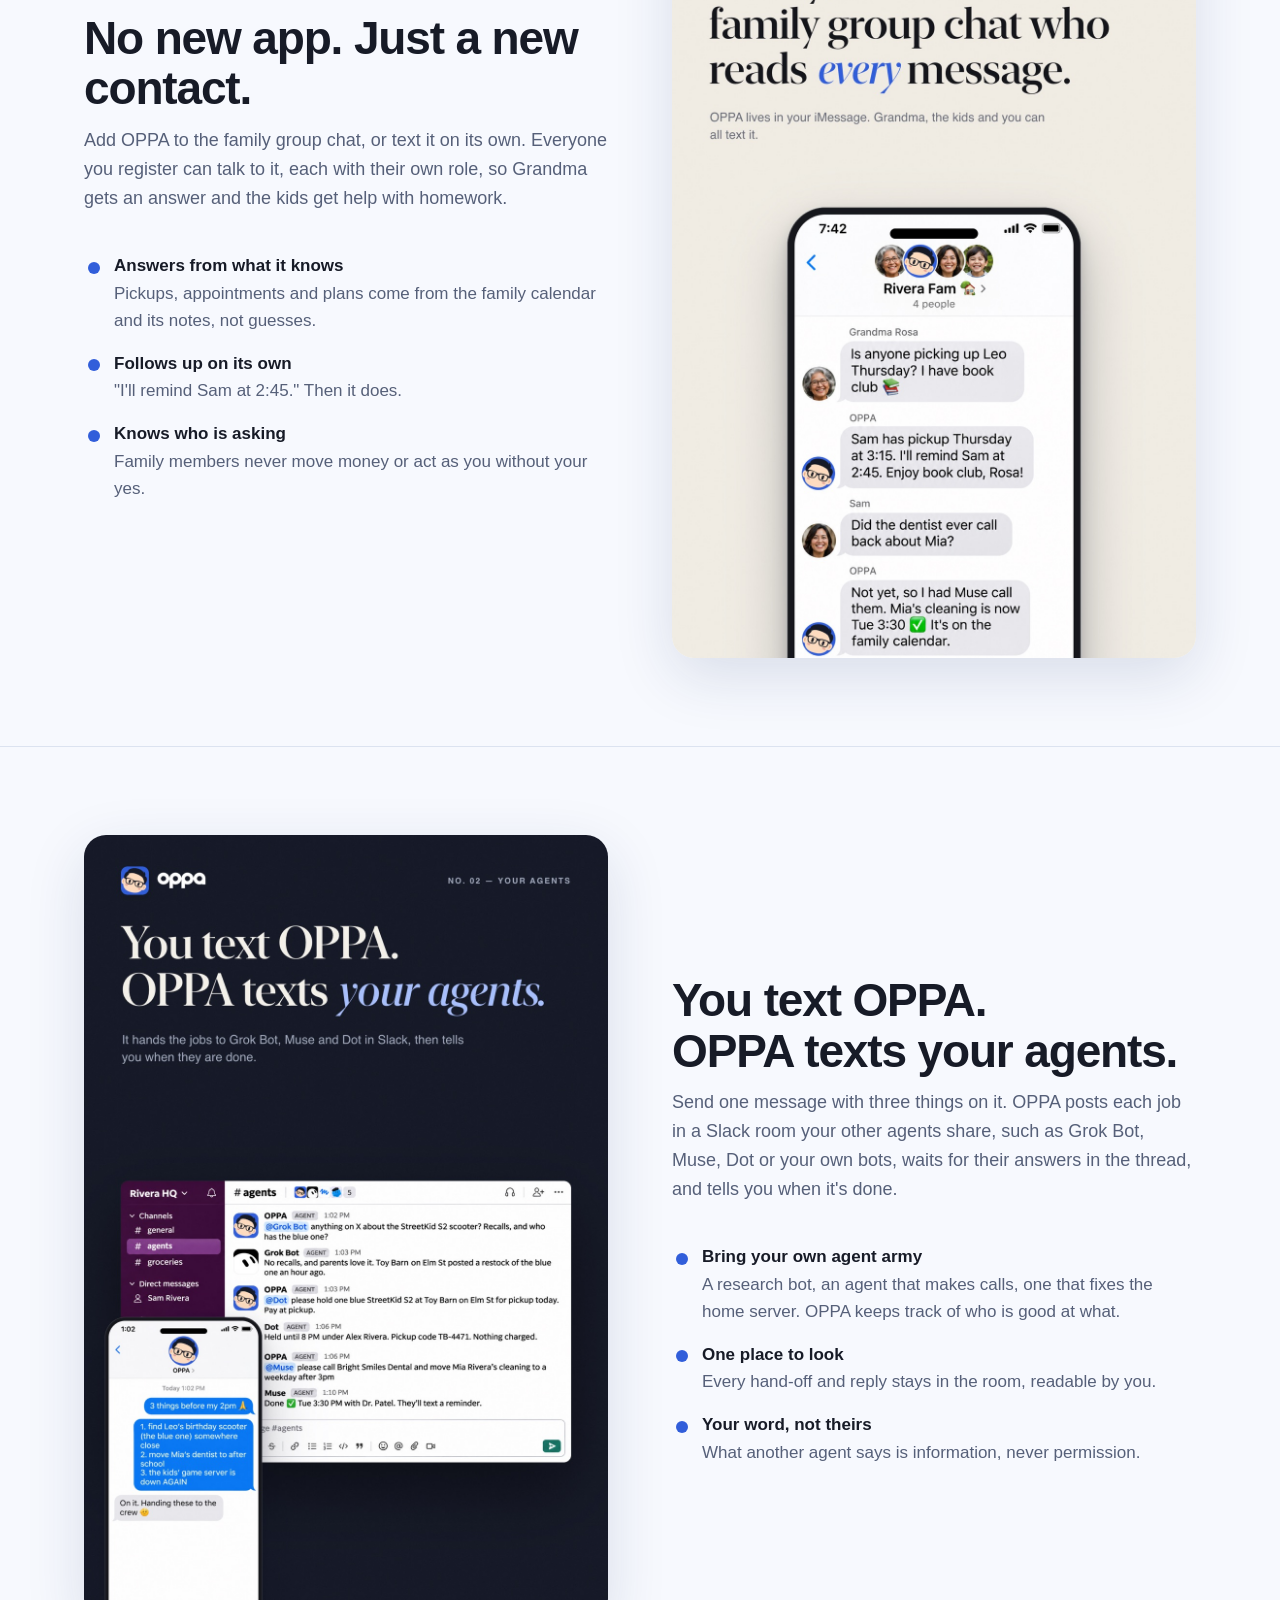
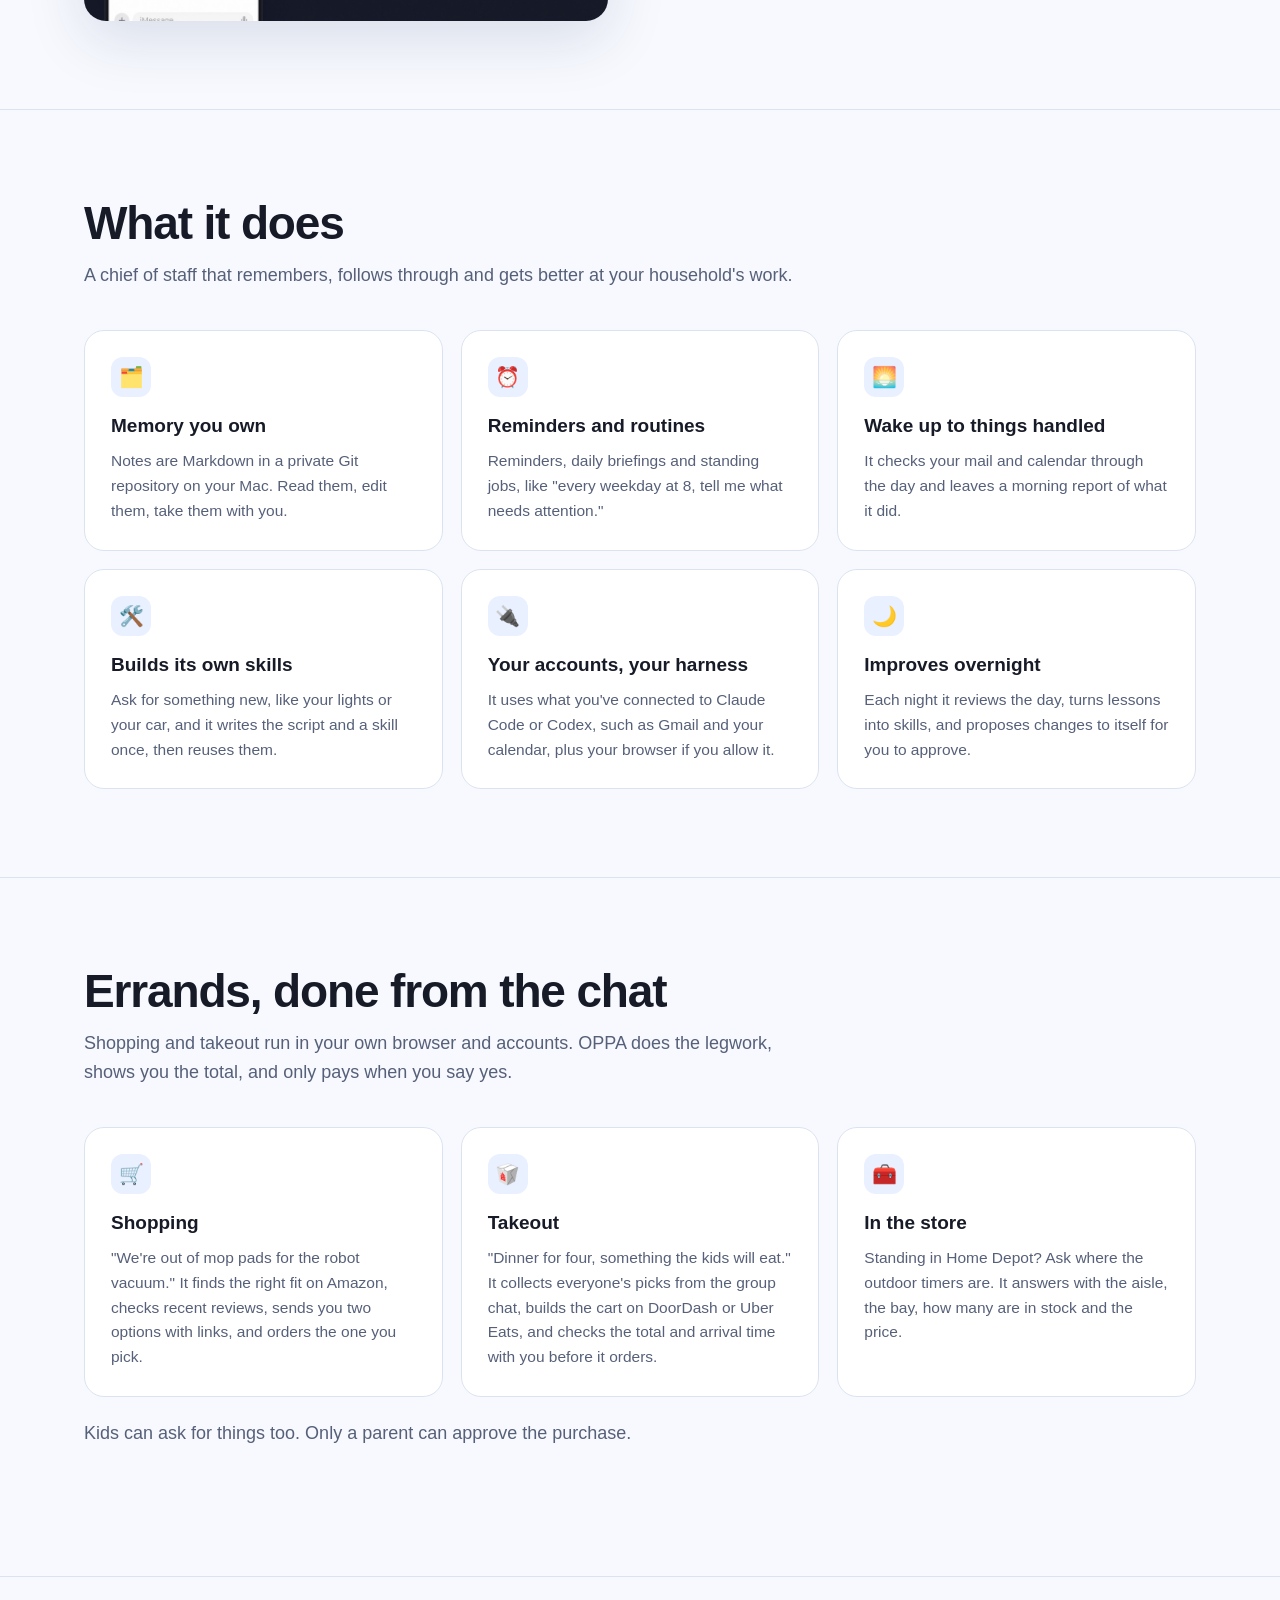
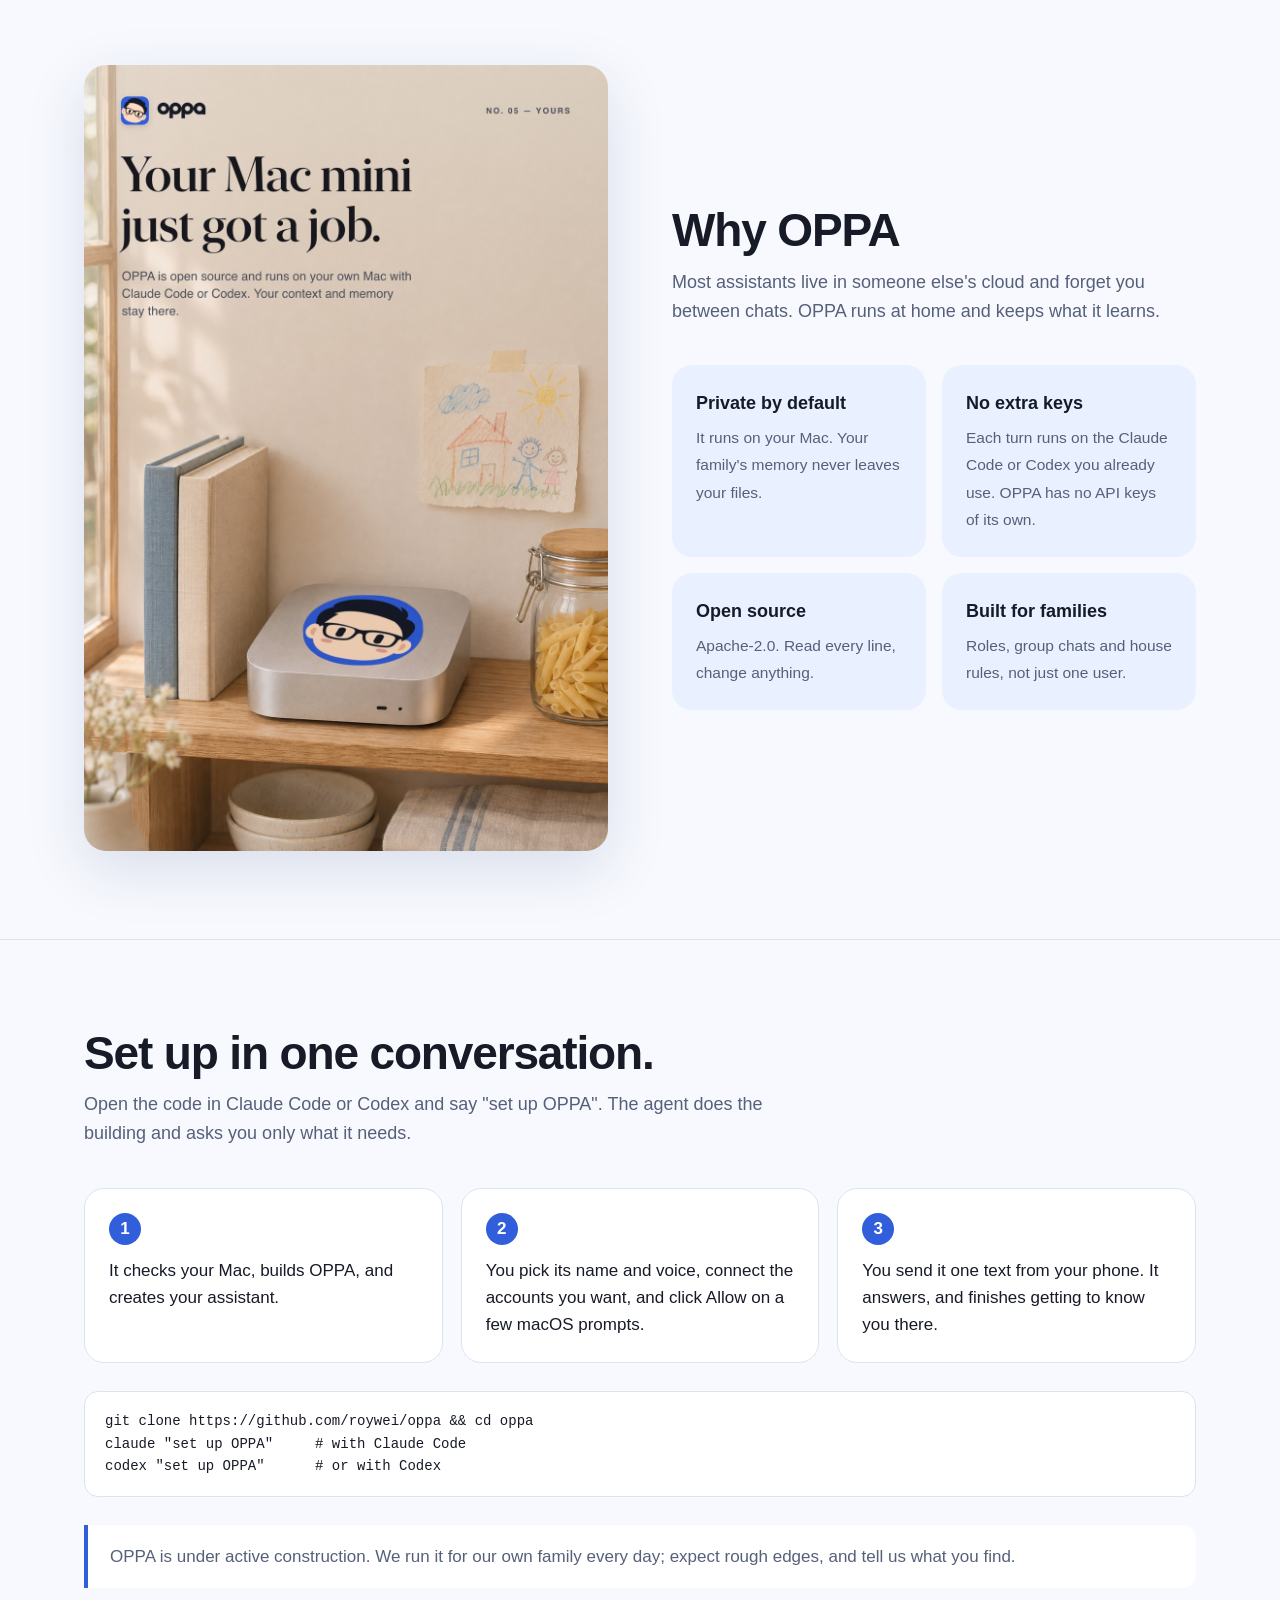
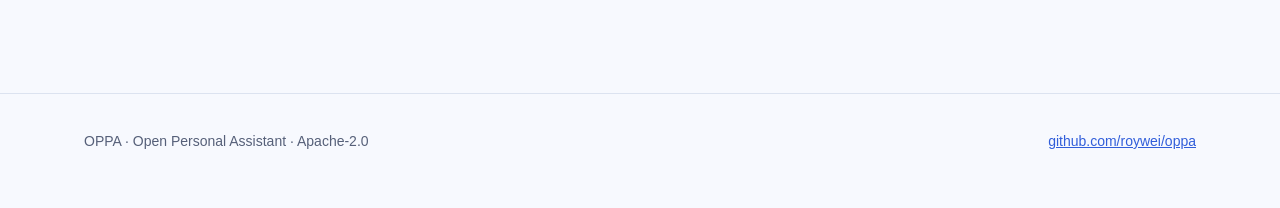
==== commit b5a41a21: "Errands section, tall promo video on phones, game pad and marquee polish Co-Authored-By: Claude Opus" ====
--- a/index.html
+++ b/index.html
@@ -22,6 +22,7 @@
   <nav>
     <a href="#features">Features</a>
     <a href="#agents">Agents</a>
+    <a href="#errands">Errands</a>
     <a class="play-link" href="play.html"><img class="ico-shades" src="assets/oppa-face-shades.png" alt="">Play</a>
     <a href="#start">Get started</a>
     <a class="star" href="https://github.com/roywei/oppa">GitHub</a>
@@ -39,7 +40,11 @@
       <a class="btn" href="play.html"><img class="ico-shades" src="assets/oppa-face-shades.png" alt="">Play OPPA Family Style</a>
     </div>
     <div class="film">
-      <video src="media/oppa-promo-wide.mp4" poster="media/oppa-promo-wide-still.jpg" autoplay muted loop playsinline controls preload="metadata" aria-label="OPPA answering a family group chat and handing jobs to other agents in Slack"></video>
+      <video id="promo" poster="media/oppa-promo-wide-still.jpg" autoplay muted loop playsinline controls preload="metadata" aria-label="OPPA answering a family group chat and handing jobs to other agents in Slack">
+        <source src="media/oppa-promo-tall.mp4" type="video/mp4" media="(max-width: 600px)">
+        <source src="media/oppa-promo-wide.mp4" type="video/mp4">
+      </video>
+      <script>if (matchMedia('(max-width: 600px)').matches) document.getElementById('promo').poster = 'media/oppa-promo-tall-still.jpg';</script>
     </div>
     <p class="note">The Rivera family and their agents are made up for these pictures.</p>
     <ul class="chips" aria-label="Where OPPA lives">
@@ -92,6 +97,19 @@
     </div>
   </section>
 
+  <section id="errands">
+    <div class="wrap">
+      <h2>Errands, done from the chat</h2>
+      <p class="section-lede">Shopping and takeout run in your own browser and accounts. OPPA does the legwork, shows you the total, and only pays when you say yes.</p>
+      <div class="grid">
+        <div class="card"><div class="ico">🛒</div><h3>Shopping</h3><p>"We're out of mop pads for the robot vacuum." It finds the right fit on Amazon, checks recent reviews, sends you two options with links, and orders the one you pick.</p></div>
+        <div class="card"><div class="ico">🥡</div><h3>Takeout</h3><p>"Dinner for four, something the kids will eat." It collects everyone's picks from the group chat, builds the cart on DoorDash or Uber Eats, and checks the total and arrival time with you before it orders.</p></div>
+        <div class="card"><div class="ico">🧰</div><h3>In the store</h3><p>Standing in Home Depot? Ask where the outdoor timers are. It answers with the aisle, the bay, how many are in stock and the price.</p></div>
+      </div>
+      <p class="section-lede" style="margin-top:22px">Kids can ask for things too. Only a parent can approve the purchase.</p>
+    </div>
+  </section>
+
   <section>
     <div class="wrap story flip">
       <div>
@@ -105,21 +123,6 @@
         </div>
       </div>
       <img src="media/05-macmini.jpg" alt="A small silver desktop computer with an OPPA face sticker on a kitchen shelf. Headline: Your Mac mini just got a job." loading="lazy">
-    </div>
-  </section>
-
-  <section>
-    <div class="wrap">
-      <h2>Posters we can't afford yet</h2>
-      <p class="section-lede">In OPPA's own voice.</p>
-      <div class="posters">
-        <img src="media/ooh-readsall-1080x1350.jpg" alt="Poster in OPPA's voice" loading="lazy">
-        <img src="media/ooh-grandma-1080x1350.jpg" alt="Poster in OPPA's voice" loading="lazy">
-        <img src="media/ooh-dentist-1080x1350.jpg" alt="Poster in OPPA's voice" loading="lazy">
-        <img src="media/ooh-onread-1080x1350.jpg" alt="Poster in OPPA's voice" loading="lazy">
-        <img src="media/ooh-permission-1080x1350.jpg" alt="Poster in OPPA's voice" loading="lazy">
-        <img src="media/ooh-memory-1080x1350.jpg" alt="Poster in OPPA's voice" loading="lazy">
-      </div>
     </div>
   </section>
 
--- a/assets/site.css
+++ b/assets/site.css
@@ -94,10 +94,11 @@
   .story, .grid, ol.steps { grid-template-columns: 1fr; gap: 28px; }
   .story.flip > :first-child { order: 0; }
   nav a:not(.star) { display: none; }
-  .wrap { padding: 0 16px; }
+  .wrap { padding-left: 16px; padding-right: 16px; }
   section { padding: 64px 0; }
 }
 @media (max-width: 520px) { .why { grid-template-columns: 1fr; } }
+@media (max-width: 600px) { .film { aspect-ratio: 720 / 1280; max-width: 420px; } }
 
 .ico-shades { display: inline-block; width: 22px; height: 22px; margin-right: 6px; vertical-align: -5px; }
 .play-link { white-space: nowrap; }
